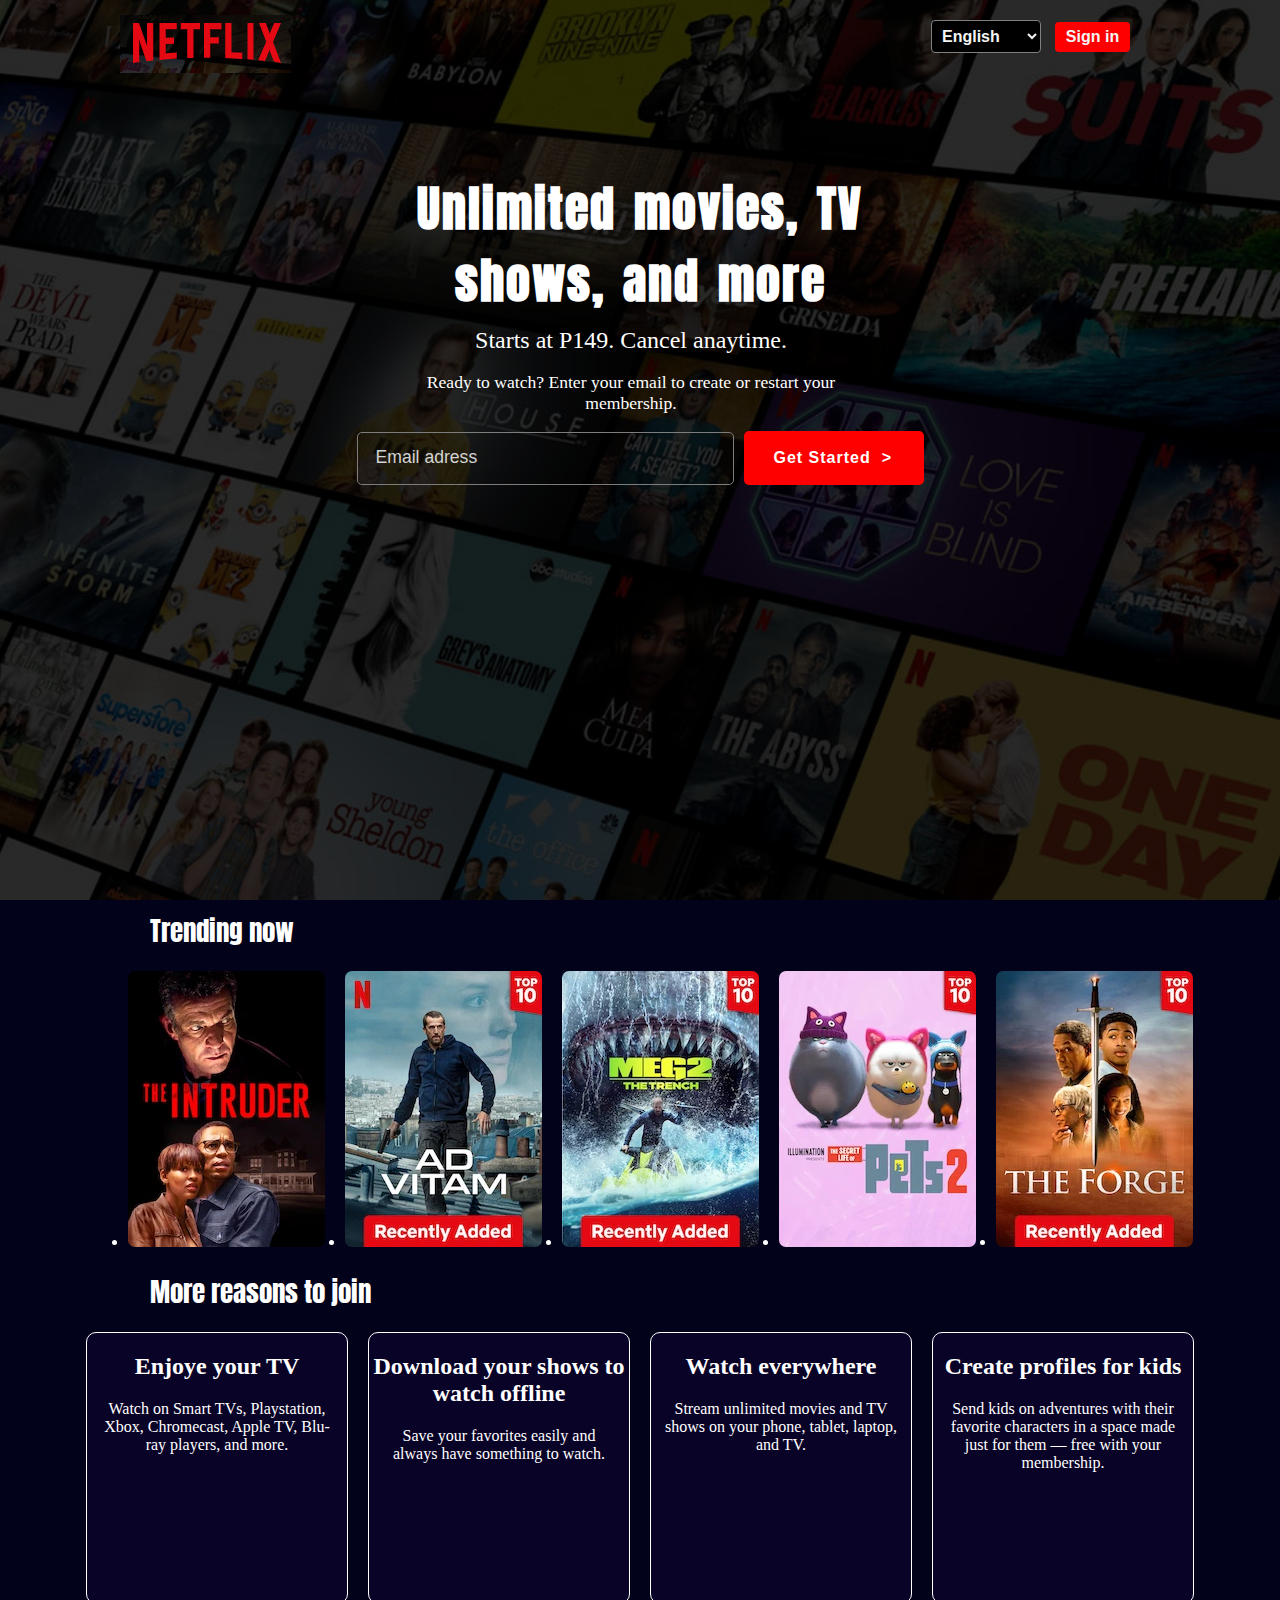
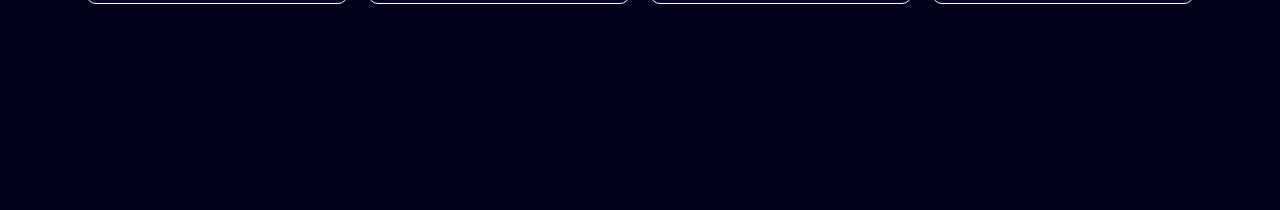
==== netflix.html @ acf1c5a9 "netflix-assignment" ====
<!DOCTYPE html>
<html lang="en">
  <head>
    <meta charset="UTF-8" />
    <meta name="viewport" content="width=device-width, initial-scale=1.0" />
    <title>Cloned Netflix</title>
    <link
      href="https://fonts.googleapis.com/css2?family=Anton&display=swap"
      rel="stylesheet"
    />
    <link rel="stylesheet" href="style.css" />
  </head>
  <body>
    <div class="background">
      <header>
        <div class="top-content">
          <img src="/images/Untitled.png" alt="" />

          <form>
            <select name="language" id="">
              <option value="en">English</option>
              <option value="fl">Filipino</option>
            </select>
            <input type="submit" class="second" value="Sign in" />
          </form>
        </div>
        <div class="title">
          <section>
            <h1>Unlimited movies, TV <span> shows, and more </span></h1>
            <h4>Starts at P149. Cancel anaytime.</h4>
            <p>
              Ready to watch? Enter your email to create or restart your
              membership.
            </p>
          </section>
        </div>
        <form>
          <input type="search" name="email" id="" placeholder="Email adress" />
          <input type="submit" class="get-started" value="Get Started  >" />
        </form>
      </header>
    </div>
    <main>
      <div class="trending">
        <h3>Trending now</h3>
      </div>
      <div class="grand-parent">
        <div class="main-content">
          <ul>
            <li>
              <img
                src="images/AAAABaOjUHNgDh1SjZRPkugN2hFhCfXWDXvxlBilO9u_3tOYevXo6PVHI578AstltIFWcop1PLQ1LT64sO37QrA6FlMh_bbGEu9mazc.webp"
                alt=""
              />
            </li>
            <li>
              <img
                src="/images/AAAABb5CpfQn_wilozLOZieVNm0yuJ10iF9RKTEcAkwTRelAKRvYiW96DCvFyqjE0eINLEsLy7664FL2u_ZXjZkKVkoR39_NnxOS1YejJy9HMoAs0RsXky7jPR3HUBA9Y-Rw2vu70uTD2a2E9nX.webp"
                alt=""
              />
            </li>
            <li>
              <img
                src="/images/AAAABclMOni_iV_4RIdFRgeUiwFbAZkbJm4166VqPEydOoPa7WZF5yd3xfdFg7kexmSrDIcldZIs9gRxfBKhL3ZgUJNzFYffXh_pKltZHZ0sHrwQs_hNJmKyWh1MRhzJtmXFJQTYLFcV-HSpMkx.webp"
                alt=""
              />
            </li>
            <li>
              <img
                src="/images/AAAABRxkxxKDctGZic09cCR8G3QKiM1vXlIHYf0q8A8my28QYQcjwUIl7LNel8mNynW4dktXn9uZE6lZof0-j9sfGs1OTKbpJgx-3KR4wCi8ezf3LDEa1aLsqeCxhr-DEIqGBZk2IxRMa8XTVXS.webp"
                alt=""
              />
            </li>
            <li>
              <img
                src="/images/AAAABWEIpiAVl4vJjUwq8gUbeIm0oBJGjTEZByzW-mhy5e37KejGicm8ojuDEjw2bB9V4sGQG8HqLfbGFRHNBijbZdjgn0LtZsh-_K8Z_0hDfAp7HQ6orwGcyhkduiR1204uIVYlTIk2R7E5sor.webp"
                alt=""
              />
            </li>
          </ul>
        </div>
      </div>
      <section>
        <div class="trending">
          <h3>More reasons to join</h3>
        </div>
        <div class="data-container">
          <div class="wrapper">
            <h2>Enjoye your TV</h2>
            <p>
              Watch on Smart TVs, Playstation, Xbox, Chromecast, Apple TV,
              Blu-ray players, and more.
            </p>
          </div>
          <div class="wrapper">
            <h2>Download your shows to watch offline</h2>
            <p>
              Save your favorites easily and always have something to watch.
            </p>
          </div>
          <div class="wrapper">
            <h2>Watch everywhere</h2>
            <p>
              Stream unlimited movies and TV shows on your phone, tablet,
              laptop, and TV.
            </p>
          </div>
          <div class="wrapper">
            <h2>Create profiles for kids</h2>
            <p>
              Send kids on adventures with their favorite characters in a space
              made just for them — free with your membership.
            </p>
          </div>
        </div>
      </section>
    </main>
  </body>
</html>
---- style.css ----
@import url("https://fonts.googleapis.com/css2?family=Bebas+Neue&display=swap");
:root {
  --main-fnt-clr: rgb(255, 255, 255);
}

body {
  margin: 0;
  padding: 0;
  box-sizing: border-box;
  color: var(--main-fnt-clr);
}

.background {
  position: relative;
  width: 100%;
  height: 100vh;

  background: url("/images/bgimage.jpg") center/cover no-repeat;
}

/* Add dark overlay */
.background::before {
  content: "";
  position: absolute;
  top: 0;
  left: 0;
  width: 100%;
  height: 100%;
  background: rgba(
    0,
    0,
    0,
    0.79
  ); /* Adjust opacity (0 = transparent, 1 = solid black) */
}

header {
  position: relative;
  color: white;
  text-align: center;
}

.top-content {
  display: flex;
  align-items: center;
  justify-content: space-between;
  flex-wrap: wrap;
}
.top-content select {
  display: inline-block;
  padding: 6px;
  width: 110px;
  border: 0.5px solid gray;
  border-radius: 4px;
  background-color: black;
  font-size: 1rem;
  font-weight: 600;
  color: rgb(244, 246, 246);
}
.top-content img {
  margin: 15px 0px 0px 120px;
}
header .top-content .second {
  background-color: red;
  padding: 6px;
  font-size: 1rem;
  font-weight: 600;
  width: 75px;
  border-radius: 4px;
  color: rgb(244, 246, 246);
  border: none !important;
  margin-right: 150px;
  margin-left: 10px;
  cursor: pointer;
}
.title {
  display: flex;
  flex-direction: column;
  align-items: center;
  justify-content: center;
  margin-top: 100px;
}
.title section {
  max-width: 1920px;
}
.title h1 {
  display: block;
  font-weight: 900;
  font-size: 3rem;
  word-spacing: 5px;
  letter-spacing: 2px;
  text-align: center;
  font-family: "Anton", sans-serif;
  width: 450px;
  margin: 0px 0px 10px 0px;
}
.title span {
  display: block;
}
.title h4 {
  font-size: 1.5rem;
  font-weight: 500;
  width: 432px;
  margin: 0;
}
.title p {
  font-size: 1.1rem;
  width: 432px;
}
header form input[type="search"] {
  padding: 18px 180px 18px 18px;
  background-color: transparent;
  border-radius: 5px;
  color: white;
  border: 1px solid rgb(125, 125, 125);
}
input[type="search"]::-webkit-search-cancel-button {
  display: none;
}
header form input[type="search"]::placeholder {
  font-size: 1.1rem;
  color: rgb(210, 211, 211);
}
header .get-started {
  background-color: red;
  color: white;
  width: 180px;
  padding: 18px 100px 18px 30px;
  border-radius: 5px;
  margin-left: 6px;
  font-weight: 700;
  letter-spacing: 1px;
  font-size: 1rem;
  border: none;
  cursor: pointer;
}
main {
  min-height: 100vh;
  margin: 0;
  padding: 10px 0px 0px 0px;
  background-color: rgb(2, 3, 26);
}

main .main-content {
  display: flex;
  align-items: center;
  justify-content: center;
  height: 300px;
}
.main-content ul {
  display: flex;
  align-items: center;
  justify-content: center;
  margin: 0px 10px 0px 10px;
}
.main-content ul li {
  margin: 0px 10px 20px 10px;
}
.main-content ul li img {
  border-radius: 7px;
}
main .trending {
  color: white;
}
/* main .trending */
h3 {
  margin: 0px 0px 20px 150px;
  font-size: 1.7rem;
  font-weight: 400;
  font-family: "Anton", sans-serif;
}
.data-container {
  display: flex;
  align-items: center;
  justify-content: center;
  align-items: flex-start;
}
.wrapper {
  width: 260px;
  height: 270px;
  margin: 0px 10px 0px 10px;
  border: 1px solid white;
  border-radius: 10px;
  background-color: rgb(9, 3, 39);
}
.wrapper h2,
p {
  text-align: center;
}
.wrapper p {
  padding: 0px 10px 0px 10px;
}
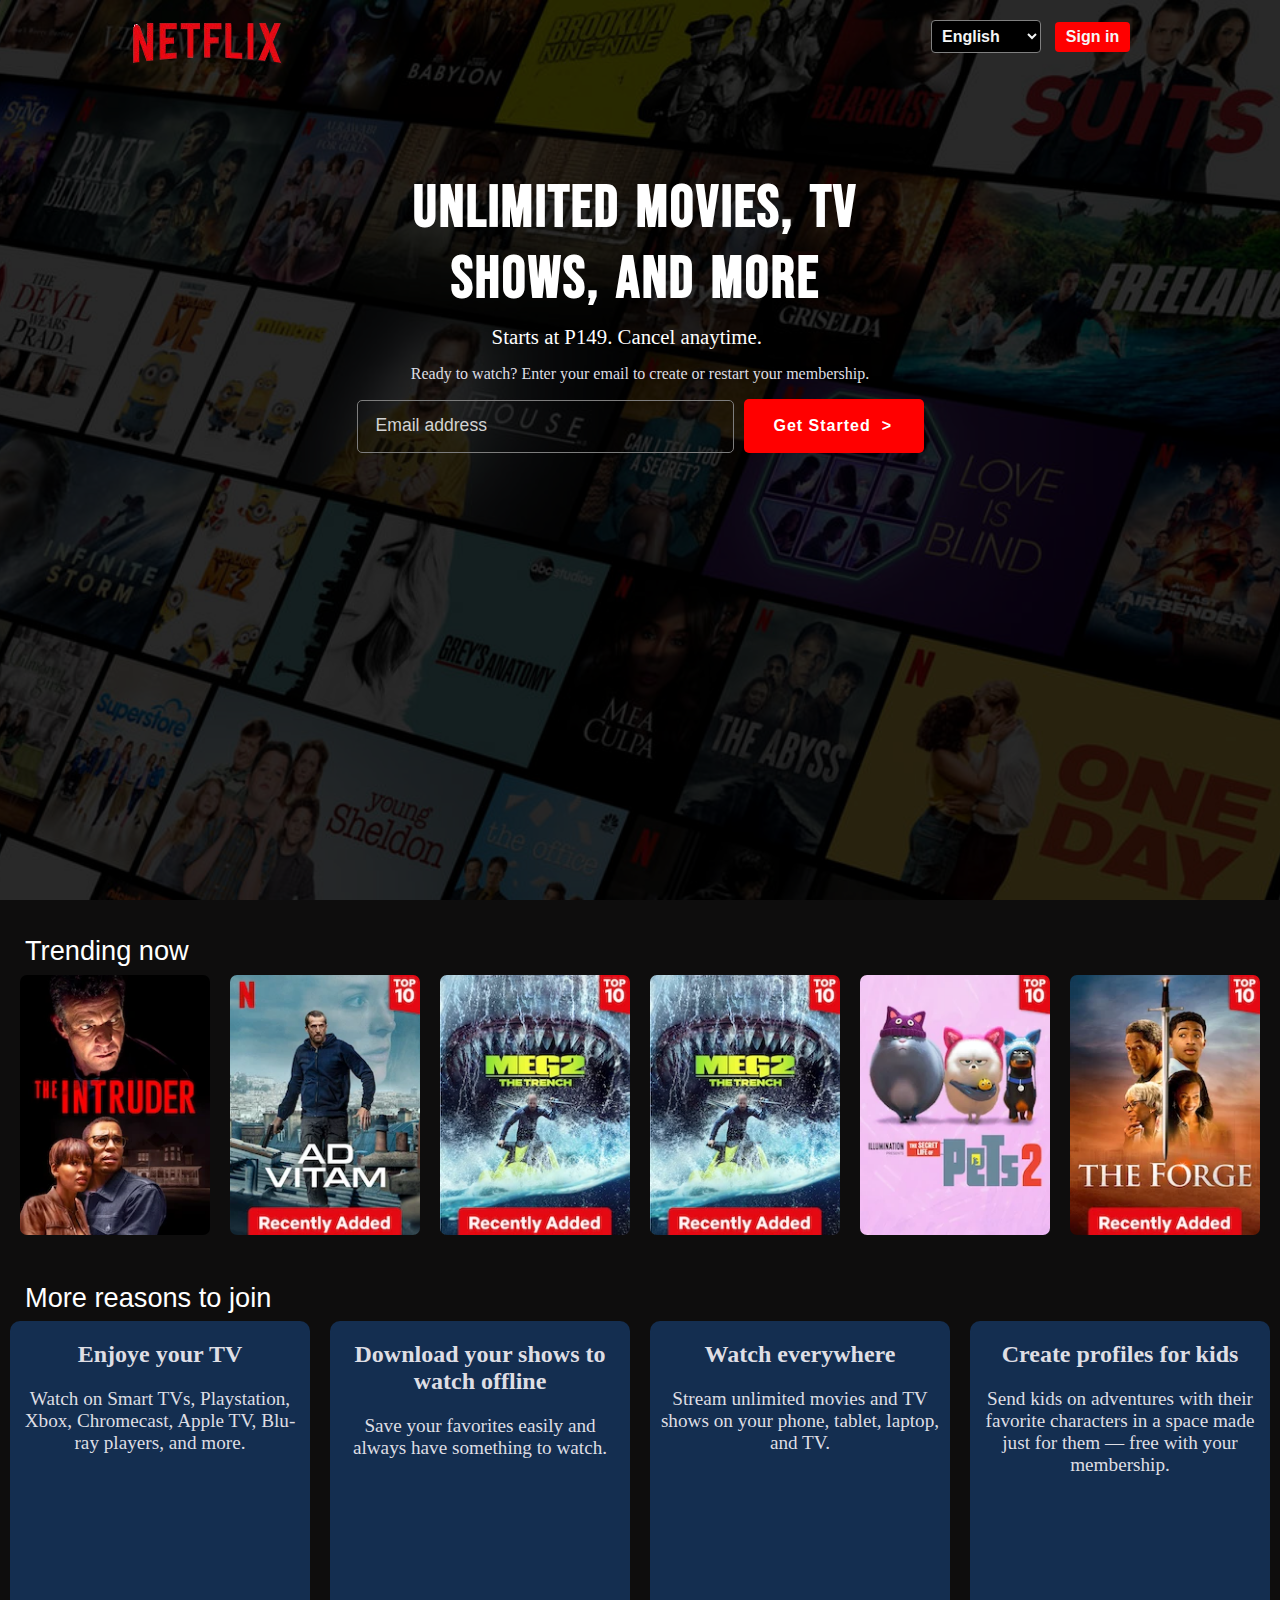
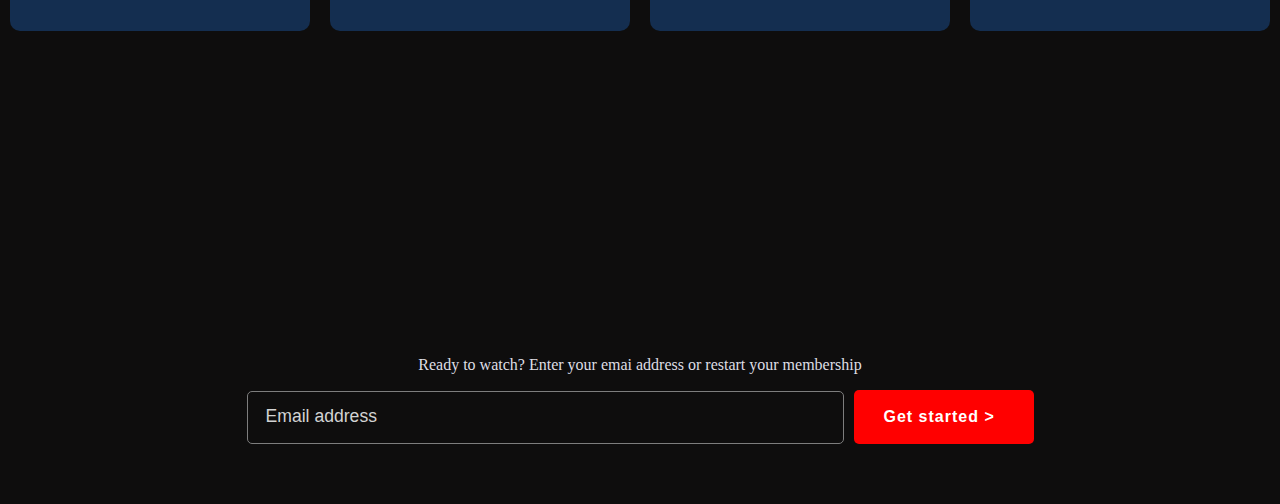
==== commit 83d59c9c: "finalized-netflix-clone" ====
--- a/netflix.html
+++ b/netflix.html
@@ -1,119 +1,109 @@
 <!DOCTYPE html>
 <html lang="en">
-  <head>
-    <meta charset="UTF-8" />
-    <meta name="viewport" content="width=device-width, initial-scale=1.0" />
-    <title>Cloned Netflix</title>
-    <link
-      href="https://fonts.googleapis.com/css2?family=Anton&display=swap"
-      rel="stylesheet"
-    />
-    <link rel="stylesheet" href="style.css" />
-  </head>
-  <body>
-    <div class="background">
-      <header>
-        <div class="top-content">
-          <img src="/images/Untitled.png" alt="" />
 
-          <form>
-            <select name="language" id="">
-              <option value="en">English</option>
-              <option value="fl">Filipino</option>
-            </select>
-            <input type="submit" class="second" value="Sign in" />
-          </form>
-        </div>
-        <div class="title">
-          <section>
-            <h1>Unlimited movies, TV <span> shows, and more </span></h1>
-            <h4>Starts at P149. Cancel anaytime.</h4>
-            <p>
-              Ready to watch? Enter your email to create or restart your
-              membership.
-            </p>
-          </section>
-        </div>
+<head>
+  <meta charset="UTF-8" />
+  <meta name="viewport" content="width=device-width, initial-scale=1.0" />
+  <title>Cloned Netflix</title>
+  <link href="https://fonts.googleapis.com/css2?family=Bebas+Neue&display=swap" rel="stylesheet">
+  <link rel="stylesheet" href="style.css" />
+</head>
+
+<body>
+  <div class="background">
+    <header>
+      <div class="top-content">
+        <img src="/images/toplogo.png" alt="" />
         <form>
-          <input type="search" name="email" id="" placeholder="Email adress" />
-          <input type="submit" class="get-started" value="Get Started  >" />
+          <select name="language" id="">
+            <option value="en">English</option>
+            <option value="fl">Filipino</option>
+          </select>
+          <input type="submit" class="second" value="Sign in" />
         </form>
-      </header>
+      </div>
+      <div class="title">
+        <section>
+          <h1>Unlimited movies, TV <span> shows, and more </span></h1>
+          <h4>Starts at P149. Cancel anaytime.</h4>
+          <p>
+            Ready to watch? Enter your email to create or restart your
+            membership.
+          </p>
+        </section>
+      </div>
+      <form>
+        <input type="search" class="email-input" name="email" id="" placeholder="Email address" />
+        <input type="submit" class="get-started" value="Get Started  >" />
+      </form>
+    </header>
+  </div>
+  <main>
+    <div class="trending">
+      <h3>Trending now</h3>
     </div>
-    <main>
-      <div class="trending">
-        <h3>Trending now</h3>
+    <div class="grand-parent">
+      <div class="main-content">
+        <ul>
+          <li>
+            <img src="images/1.webp" alt="" />
+          </li>
+          <li>
+            <img src="/images/2.webp" alt="" />
+          </li>
+          <li>
+            <img src="/images/3.webp" alt="" />
+          </li>
+          <li>
+            <img src="/images/3.webp" alt="" />
+          </li>
+          <li>
+            <img src="/images/4.webp" alt="" />
+          </li>
+          <li><img src="/images/5.webp" alt=""></li>
+        </ul>
       </div>
-      <div class="grand-parent">
-        <div class="main-content">
-          <ul>
-            <li>
-              <img
-                src="images/AAAABaOjUHNgDh1SjZRPkugN2hFhCfXWDXvxlBilO9u_3tOYevXo6PVHI578AstltIFWcop1PLQ1LT64sO37QrA6FlMh_bbGEu9mazc.webp"
-                alt=""
-              />
-            </li>
-            <li>
-              <img
-                src="/images/AAAABb5CpfQn_wilozLOZieVNm0yuJ10iF9RKTEcAkwTRelAKRvYiW96DCvFyqjE0eINLEsLy7664FL2u_ZXjZkKVkoR39_NnxOS1YejJy9HMoAs0RsXky7jPR3HUBA9Y-Rw2vu70uTD2a2E9nX.webp"
-                alt=""
-              />
-            </li>
-            <li>
-              <img
-                src="/images/AAAABclMOni_iV_4RIdFRgeUiwFbAZkbJm4166VqPEydOoPa7WZF5yd3xfdFg7kexmSrDIcldZIs9gRxfBKhL3ZgUJNzFYffXh_pKltZHZ0sHrwQs_hNJmKyWh1MRhzJtmXFJQTYLFcV-HSpMkx.webp"
-                alt=""
-              />
-            </li>
-            <li>
-              <img
-                src="/images/AAAABRxkxxKDctGZic09cCR8G3QKiM1vXlIHYf0q8A8my28QYQcjwUIl7LNel8mNynW4dktXn9uZE6lZof0-j9sfGs1OTKbpJgx-3KR4wCi8ezf3LDEa1aLsqeCxhr-DEIqGBZk2IxRMa8XTVXS.webp"
-                alt=""
-              />
-            </li>
-            <li>
-              <img
-                src="/images/AAAABWEIpiAVl4vJjUwq8gUbeIm0oBJGjTEZByzW-mhy5e37KejGicm8ojuDEjw2bB9V4sGQG8HqLfbGFRHNBijbZdjgn0LtZsh-_K8Z_0hDfAp7HQ6orwGcyhkduiR1204uIVYlTIk2R7E5sor.webp"
-                alt=""
-              />
-            </li>
-          </ul>
-        </div>
+    </div>
+    <div class="trending">
+      <h3>More reasons to join</h3>
+    </div>
+    <div class="data-container">
+      <div class="wrapper">
+        <h2>Enjoye your TV</h2>
+        <p>
+          Watch on Smart TVs, Playstation, Xbox, Chromecast, Apple TV,
+          Blu-ray players, and more.
+        </p>
       </div>
-      <section>
-        <div class="trending">
-          <h3>More reasons to join</h3>
-        </div>
-        <div class="data-container">
-          <div class="wrapper">
-            <h2>Enjoye your TV</h2>
-            <p>
-              Watch on Smart TVs, Playstation, Xbox, Chromecast, Apple TV,
-              Blu-ray players, and more.
-            </p>
-          </div>
-          <div class="wrapper">
-            <h2>Download your shows to watch offline</h2>
-            <p>
-              Save your favorites easily and always have something to watch.
-            </p>
-          </div>
-          <div class="wrapper">
-            <h2>Watch everywhere</h2>
-            <p>
-              Stream unlimited movies and TV shows on your phone, tablet,
-              laptop, and TV.
-            </p>
-          </div>
-          <div class="wrapper">
-            <h2>Create profiles for kids</h2>
-            <p>
-              Send kids on adventures with their favorite characters in a space
-              made just for them — free with your membership.
-            </p>
-          </div>
-        </div>
-      </section>
-    </main>
-  </body>
-</html>
+      <div class="wrapper">
+        <h2>Download your shows to watch offline</h2>
+        <p>
+          Save your favorites easily and always have something to watch.
+        </p>
+      </div>
+      <div class="wrapper">
+        <h2>Watch everywhere</h2>
+        <p>
+          Stream unlimited movies and TV shows on your phone, tablet,
+          laptop, and TV.
+        </p>
+      </div>
+      <div class="wrapper">
+        <h2>Create profiles for kids</h2>
+        <p>
+          Send kids on adventures with their favorite characters in a space
+          made just for them — free with your membership.
+        </p>
+      </div>
+    </div>
+  </main>
+  <footer>
+    <p>Ready to watch? Enter your emai address or restart your membership</p>
+    <form>
+      <input type="email" class="email-input second" name="email" id="" placeholder="Email address">
+      <input type="submit" class="get-started" value="Get started >">
+    </form>
+  </footer>
+</body>
+
+</html>--- a/style.css
+++ b/style.css
@@ -6,19 +6,19 @@
 body {
   margin: 0;
   padding: 0;
+  max-width: 100%;
   box-sizing: border-box;
   color: var(--main-fnt-clr);
+  background-color: rgb(14, 13, 13);
 }
 
 .background {
   position: relative;
   width: 100%;
   height: 100vh;
-
   background: url("/images/bgimage.jpg") center/cover no-repeat;
 }
 
-/* Add dark overlay */
 .background::before {
   content: "";
   position: absolute;
@@ -31,7 +31,7 @@
     0,
     0,
     0.79
-  ); /* Adjust opacity (0 = transparent, 1 = solid black) */
+  );
 }
 
 header {
@@ -46,6 +46,7 @@
   justify-content: space-between;
   flex-wrap: wrap;
 }
+
 .top-content select {
   display: inline-block;
   padding: 6px;
@@ -57,9 +58,11 @@
   font-weight: 600;
   color: rgb(244, 246, 246);
 }
+
 .top-content img {
   margin: 15px 0px 0px 120px;
 }
+
 header .top-content .second {
   background-color: red;
   padding: 6px;
@@ -73,6 +76,7 @@
   margin-left: 10px;
   cursor: pointer;
 }
+
 .title {
   display: flex;
   flex-direction: column;
@@ -80,48 +84,56 @@
   justify-content: center;
   margin-top: 100px;
 }
+
 .title section {
   max-width: 1920px;
 }
+
 .title h1 {
   display: block;
   font-weight: 900;
-  font-size: 3rem;
+  font-size: 3.7rem;
   word-spacing: 5px;
   letter-spacing: 2px;
   text-align: center;
-  font-family: "Anton", sans-serif;
+  font-family: 'Bebas Neue', sans-serif;
   width: 450px;
   margin: 0px 0px 10px 0px;
 }
+
 .title span {
   display: block;
 }
+
 .title h4 {
-  font-size: 1.5rem;
+  font-size: 1.3rem;
   font-weight: 500;
   width: 432px;
   margin: 0;
 }
+
 .title p {
-  font-size: 1.1rem;
-  width: 432px;
-}
-header form input[type="search"] {
+  font-size: 1rem;
+}
+
+form .email-input {
   padding: 18px 180px 18px 18px;
   background-color: transparent;
   border-radius: 5px;
   color: white;
   border: 1px solid rgb(125, 125, 125);
 }
+
 input[type="search"]::-webkit-search-cancel-button {
   display: none;
 }
-header form input[type="search"]::placeholder {
+
+ .email-input::placeholder {
   font-size: 1.1rem;
   color: rgb(210, 211, 211);
 }
-header .get-started {
+
+.get-started {
   background-color: red;
   color: white;
   width: 180px;
@@ -134,11 +146,12 @@
   border: none;
   cursor: pointer;
 }
+
 main {
   min-height: 100vh;
-  margin: 0;
-  padding: 10px 0px 0px 0px;
-  background-color: rgb(2, 3, 26);
+  margin: 0 auto;
+  padding: 20px 0px 0px 0px; 
+  background-color: rgb(14, 13, 13);
 }
 
 main .main-content {
@@ -147,46 +160,71 @@
   justify-content: center;
   height: 300px;
 }
+
 .main-content ul {
   display: flex;
   align-items: center;
   justify-content: center;
-  margin: 0px 10px 0px 10px;
-}
+  padding-left: 0;
+}
+
 .main-content ul li {
   margin: 0px 10px 20px 10px;
-}
+  list-style: none;
+}
+
 .main-content ul li img {
+  height: 260px;
+  width: 190px;
+  object-fit: cover;
   border-radius: 7px;
 }
 main .trending {
   color: white;
 }
-/* main .trending */
+
 h3 {
-  margin: 0px 0px 20px 150px;
   font-size: 1.7rem;
   font-weight: 400;
   font-family: "Anton", sans-serif;
-}
+  margin: 15px 0px 0px 25px;
+}
+
 .data-container {
   display: flex;
   align-items: center;
   justify-content: center;
   align-items: flex-start;
 }
+
 .wrapper {
-  width: 260px;
-  height: 270px;
-  margin: 0px 10px 0px 10px;
-  border: 1px solid white;
+  width: 310px;
+  height: 310px;
+  margin: 7px 10px 0px 10px;
   border-radius: 10px;
-  background-color: rgb(9, 3, 39);
-}
+  background-color: rgb(20, 46, 80);
+}
+
 .wrapper h2,
 p {
   text-align: center;
-}
+  color: rgb(222, 222, 228);
+}
+
 .wrapper p {
+  font-size: 1.2rem;
   padding: 0px 10px 0px 10px;
 }
+
+footer {
+  background-color: rgb(14, 13, 13);
+  display:flex;
+  flex-direction: column;
+  align-items: center;
+  justify-content: center;
+  padding: 120px 0px 60px 0px
+}
+
+footer .second {
+  padding-right: 400px;
+}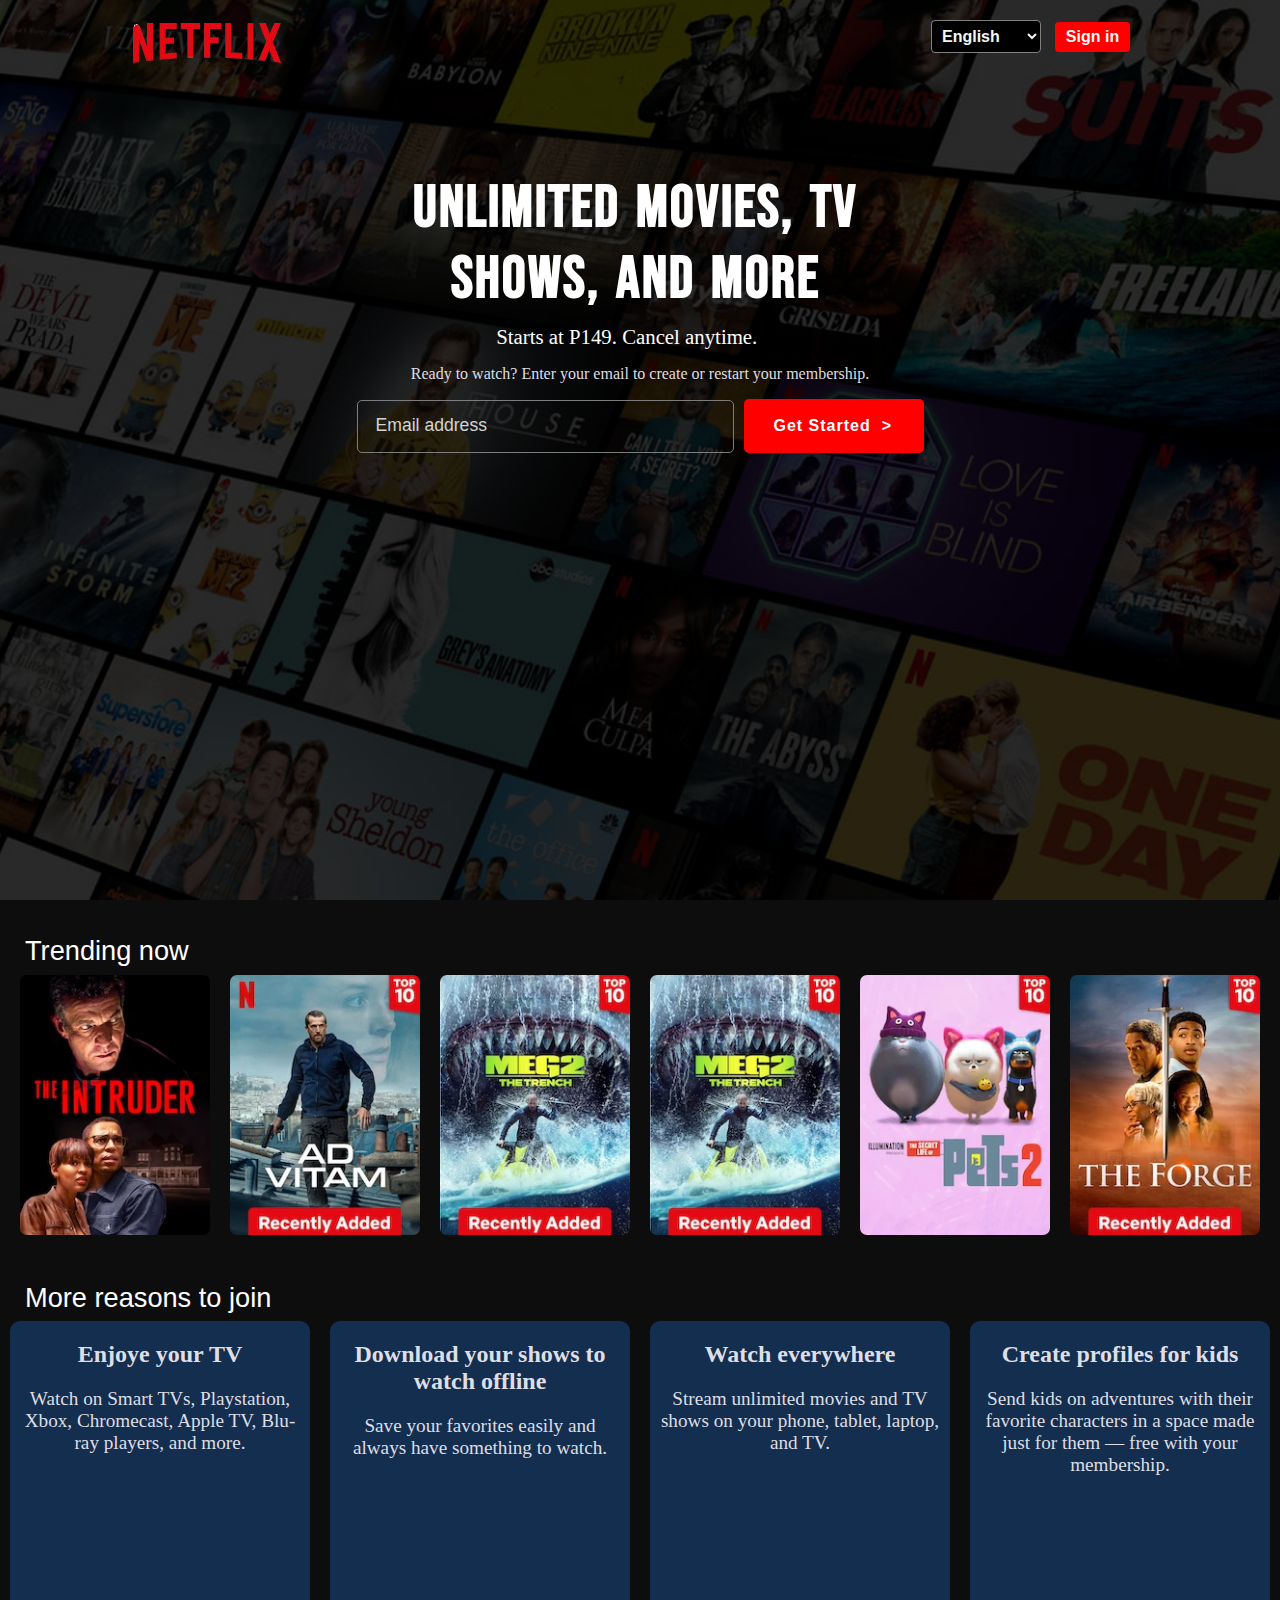
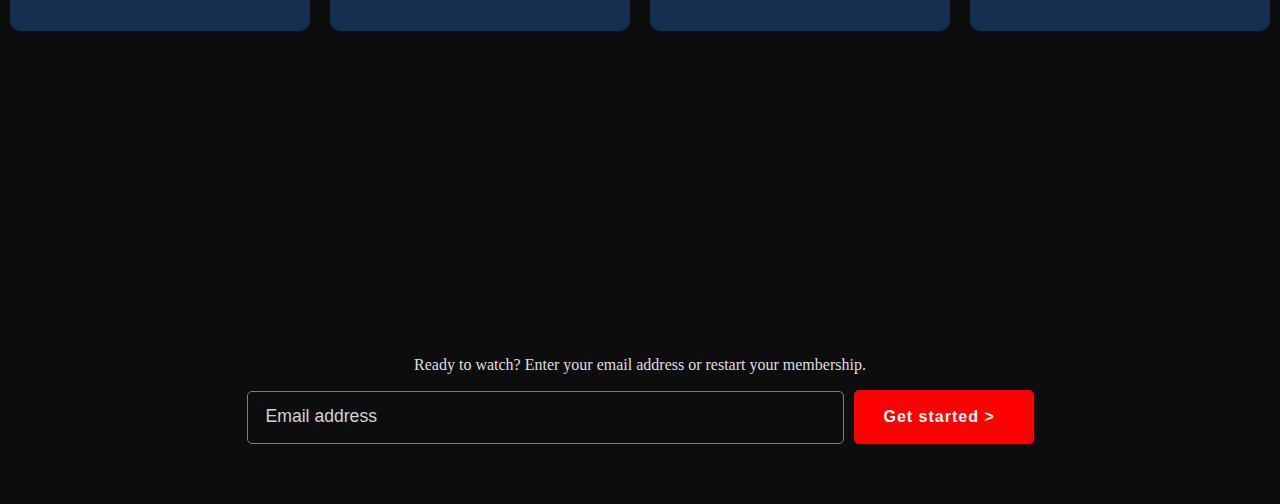
==== commit be74546b: "Update netflix.html" ====
--- a/netflix.html
+++ b/netflix.html
@@ -13,7 +13,7 @@
   <div class="background">
     <header>
       <div class="top-content">
-        <img src="/images/toplogo.png" alt="" />
+        <img src="images/toplogo.png" alt="" />
         <form>
           <select name="language" id="">
             <option value="en">English</option>
@@ -25,7 +25,7 @@
       <div class="title">
         <section>
           <h1>Unlimited movies, TV <span> shows, and more </span></h1>
-          <h4>Starts at P149. Cancel anaytime.</h4>
+          <h4>Starts at P149. Cancel anytime.</h4>
           <p>
             Ready to watch? Enter your email to create or restart your
             membership.
@@ -49,18 +49,18 @@
             <img src="images/1.webp" alt="" />
           </li>
           <li>
-            <img src="/images/2.webp" alt="" />
+            <img src="images/2.webp" alt="" />
           </li>
           <li>
-            <img src="/images/3.webp" alt="" />
+            <img src="images/3.webp" alt="" />
           </li>
           <li>
-            <img src="/images/3.webp" alt="" />
+            <img src="images/3.webp" alt="" />
           </li>
           <li>
-            <img src="/images/4.webp" alt="" />
+            <img src="images/4.webp" alt="" />
           </li>
-          <li><img src="/images/5.webp" alt=""></li>
+          <li><img src="images/5.webp" alt=""></li>
         </ul>
       </div>
     </div>
@@ -98,7 +98,7 @@
     </div>
   </main>
   <footer>
-    <p>Ready to watch? Enter your emai address or restart your membership</p>
+    <p>Ready to watch? Enter your email address or restart your membership.</p>
     <form>
       <input type="email" class="email-input second" name="email" id="" placeholder="Email address">
       <input type="submit" class="get-started" value="Get started >">
--- a/style.css
+++ b/style.css
@@ -16,7 +16,7 @@
   position: relative;
   width: 100%;
   height: 100vh;
-  background: url("/images/bgimage.jpg") center/cover no-repeat;
+  background: url("images/bgimage.jpg") center/cover no-repeat;
 }
 
 .background::before {
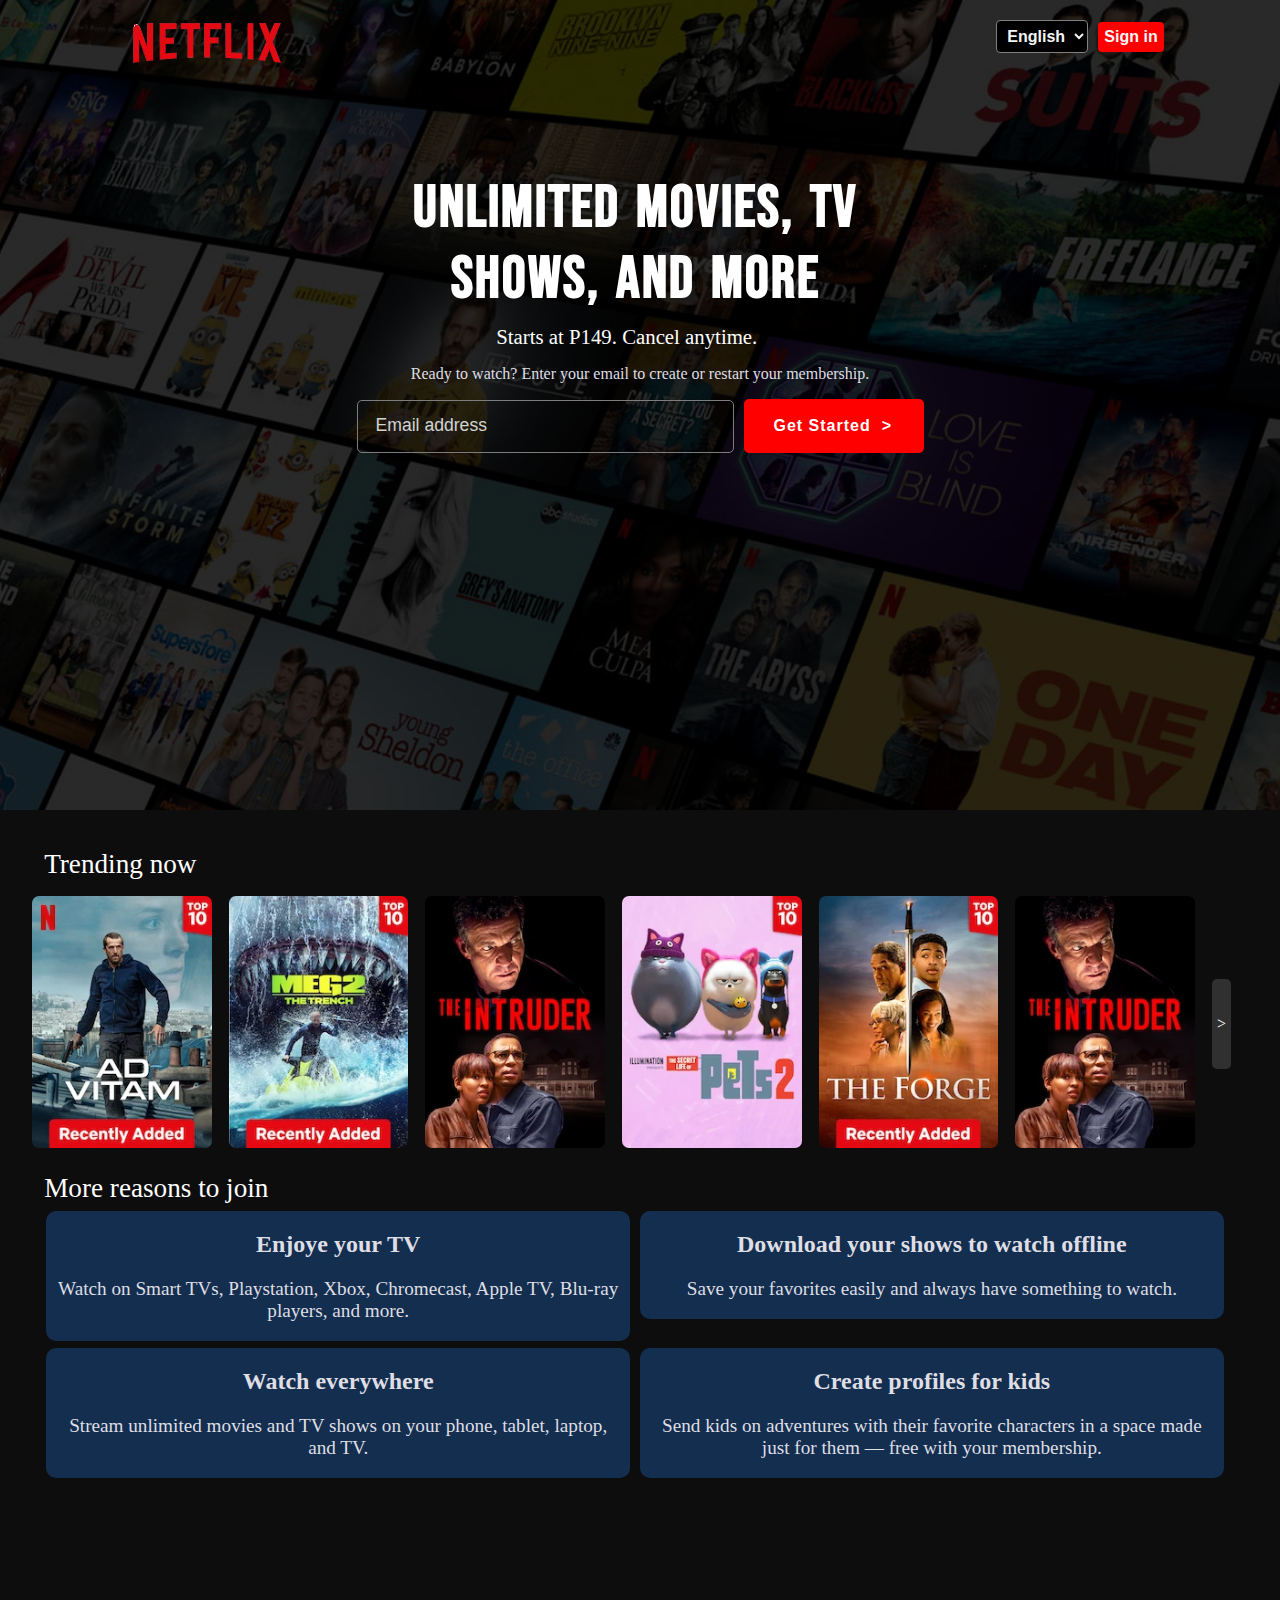
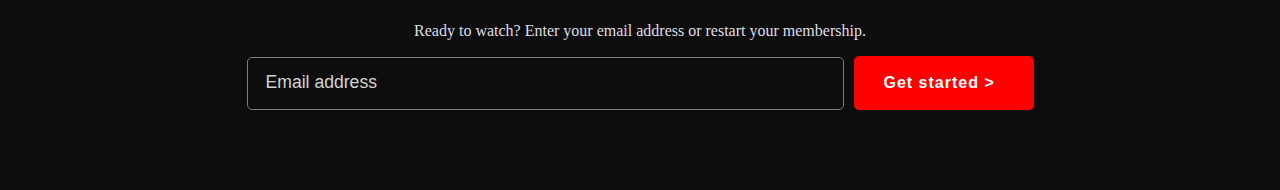
==== commit 216dc1ec: "responsive-netflix-clone" ====
--- a/netflix.html
+++ b/netflix.html
@@ -43,11 +43,10 @@
       <h3>Trending now</h3>
     </div>
     <div class="grand-parent">
+
       <div class="main-content">
         <ul>
-          <li>
-            <img src="images/1.webp" alt="" />
-          </li>
+
           <li>
             <img src="images/2.webp" alt="" />
           </li>
@@ -55,12 +54,16 @@
             <img src="images/3.webp" alt="" />
           </li>
           <li>
-            <img src="images/3.webp" alt="" />
+            <img src="images/1.webp" alt="" />
           </li>
           <li>
             <img src="images/4.webp" alt="" />
           </li>
           <li><img src="images/5.webp" alt=""></li>
+          <li>
+            <img src="images/1.webp" alt="" />
+          </li>
+          <li class="edge-arrow"> > </li>
         </ul>
       </div>
     </div>
--- a/style.css
+++ b/style.css
@@ -26,12 +26,7 @@
   left: 0;
   width: 100%;
   height: 100%;
-  background: rgba(
-    0,
-    0,
-    0,
-    0.79
-  );
+  background: rgba(0, 0, 0, 0.79);
 }
 
 header {
@@ -57,10 +52,20 @@
   font-size: 1rem;
   font-weight: 600;
   color: rgb(244, 246, 246);
+  cursor: pointer;
+}
+.top-content select:hover {
+  opacity: 0.8;
 }
 
 .top-content img {
   margin: 15px 0px 0px 120px;
+}
+.top-content form {
+  display: flex;
+  align-items: center;
+  justify-content: center;
+  width: 250px;
 }
 
 header .top-content .second {
@@ -76,6 +81,9 @@
   margin-left: 10px;
   cursor: pointer;
 }
+header .top-content .second:hover {
+  opacity: 0.9;
+}
 
 .title {
   display: flex;
@@ -92,13 +100,14 @@
 .title h1 {
   display: block;
   font-weight: 900;
-  font-size: 3.7rem;
+  /* font-size: 3.7rem; */
   word-spacing: 5px;
   letter-spacing: 2px;
   text-align: center;
-  font-family: 'Bebas Neue', sans-serif;
+  font-family: "Bebas Neue", sans-serif;
   width: 450px;
   margin: 0px 0px 10px 0px;
+  font-size: clamp(1.8rem, 5vw, 3.7rem);
 }
 
 .title span {
@@ -113,7 +122,7 @@
 }
 
 .title p {
-  font-size: 1rem;
+  font-size: clamp(0.8rem, 2.5vw, 1rem);
 }
 
 form .email-input {
@@ -121,14 +130,19 @@
   background-color: transparent;
   border-radius: 5px;
   color: white;
+  margin-bottom: 20px;
   border: 1px solid rgb(125, 125, 125);
+}
+
+form .email-input:hover {
+  opacity: 0.5;
 }
 
 input[type="search"]::-webkit-search-cancel-button {
   display: none;
 }
 
- .email-input::placeholder {
+.email-input::placeholder {
   font-size: 1.1rem;
   color: rgb(210, 211, 211);
 }
@@ -146,11 +160,18 @@
   border: none;
   cursor: pointer;
 }
-
+.get-started:hover {
+  opacity: 0.8;
+}
 main {
+  display: flex;
+  flex-direction: column;
+  /* align-items: center; */
   min-height: 100vh;
-  margin: 0 auto;
-  padding: 20px 0px 0px 0px; 
+  width: fit-content;
+  margin-left: auto;
+  margin-right: auto;
+  padding: 1.5rem 2rem 0rem 2rem;
   background-color: rgb(14, 13, 13);
 }
 
@@ -158,7 +179,13 @@
   display: flex;
   align-items: center;
   justify-content: center;
-  height: 300px;
+  width: 100%;
+  height: auto;
+}
+.grand-parent {
+  display: flex;
+  align-items: center;
+  justify-content: center;
 }
 
 .main-content ul {
@@ -166,41 +193,61 @@
   align-items: center;
   justify-content: center;
   padding-left: 0;
+  margin-left: auto;
+  margin-right: auto;
 }
 
 .main-content ul li {
-  margin: 0px 10px 20px 10px;
+  margin: 0px 17px 20px 0px;
   list-style: none;
+  width: 100%;
 }
 
 .main-content ul li img {
-  height: 260px;
-  width: 190px;
-  object-fit: cover;
   border-radius: 7px;
+  width: 100%;
+  max-width: 100%;
+  height: auto;
+}
+.main-content .edge-arrow {
+  display: flex;
+  align-items: center;
+  justify-content: center;
+  text-align: center;
+  height: 40px;
+  width: 20px;
+  padding: 25px 0;
+  border-radius: 5px;
+  background-color: rgb(49, 48, 48);
 }
 main .trending {
+  display: flex;
+  max-width: fit-content;
+  align-items: center;
+  justify-content: center;
   color: white;
-}
-
-h3 {
+  margin-left: 9%;
+}
+
+main h3 {
+  display: flex;
+  width: fit-content;
   font-size: 1.7rem;
   font-weight: 400;
-  font-family: "Anton", sans-serif;
-  margin: 15px 0px 0px 25px;
+  font-family: "Anton", sans -serif;
+  margin: 15px 0px 0px 0px;
 }
 
 .data-container {
   display: flex;
   align-items: center;
   justify-content: center;
-  align-items: flex-start;
 }
 
 .wrapper {
-  width: 310px;
-  height: 310px;
-  margin: 7px 10px 0px 10px;
+  width: 20%;
+  height: 250px;
+  margin: 7px 10px 0px 0px;
   border-radius: 10px;
   background-color: rgb(20, 46, 80);
 }
@@ -218,13 +265,96 @@
 
 footer {
   background-color: rgb(14, 13, 13);
-  display:flex;
+  display: flex;
   flex-direction: column;
   align-items: center;
-  justify-content: center;
-  padding: 120px 0px 60px 0px
+  text-align: center;
+  justify-content: center;
+  padding: 120px 0px 60px 0px;
 }
 
 footer .second {
+  margin-bottom: 20px;
   padding-right: 400px;
-}+}
+@media (max-width: 1668px) {
+  footer {
+    margin-top: -10%;
+  }
+}
+@media (max-width: 1280px) {
+  .background {
+    height: 90vh;
+  }
+
+  .grand-parent .main-content img {
+    width: 100%;
+    height: auto;
+  }
+  .grand-parent .main-content {
+    margin-bottom: -30px;
+  }
+  .grand-parent ul li {
+    width: 100%;
+  }
+  main .trending {
+    margin-left: 1%;
+  }
+  footer {
+    padding-top: 0;
+    margin-top: -10%;
+  }
+
+  .grand-parent .main-content .edge-arrow {
+    height: 40px;
+    width: 20px;
+    padding: 25px 5px;
+  }
+  .data-container {
+    align-items: flex-start;
+    flex-wrap: wrap;
+  }
+  .data-container .wrapper {
+    width: 48%;
+    height: auto;
+  }
+}
+@media (max-width: 991px) {
+  .background {
+    height: 80vh;
+  }
+  .data-container {
+    flex-wrap: wrap;
+    flex-direction: column;
+  }
+  .data-container p {
+    font-size: 14px;
+  }
+  .data-container .wrapper {
+    width: 100%;
+  }
+}
+@media (max-width: 780px) {
+  .background {
+    height: 70vh;
+  }
+  header .top-content img {
+    margin-left: 5%;
+    height: 45px;
+  }
+  header .top-content form {
+    width: 130px;
+  }
+
+  footer {
+    margin-top: -15%;
+  }
+  footer .second {
+    padding-right: 200px;
+  }
+}
+@media (max-wdith: 560px) {
+  .background .get-started {
+    margin-top: 20%;
+  }
+}
